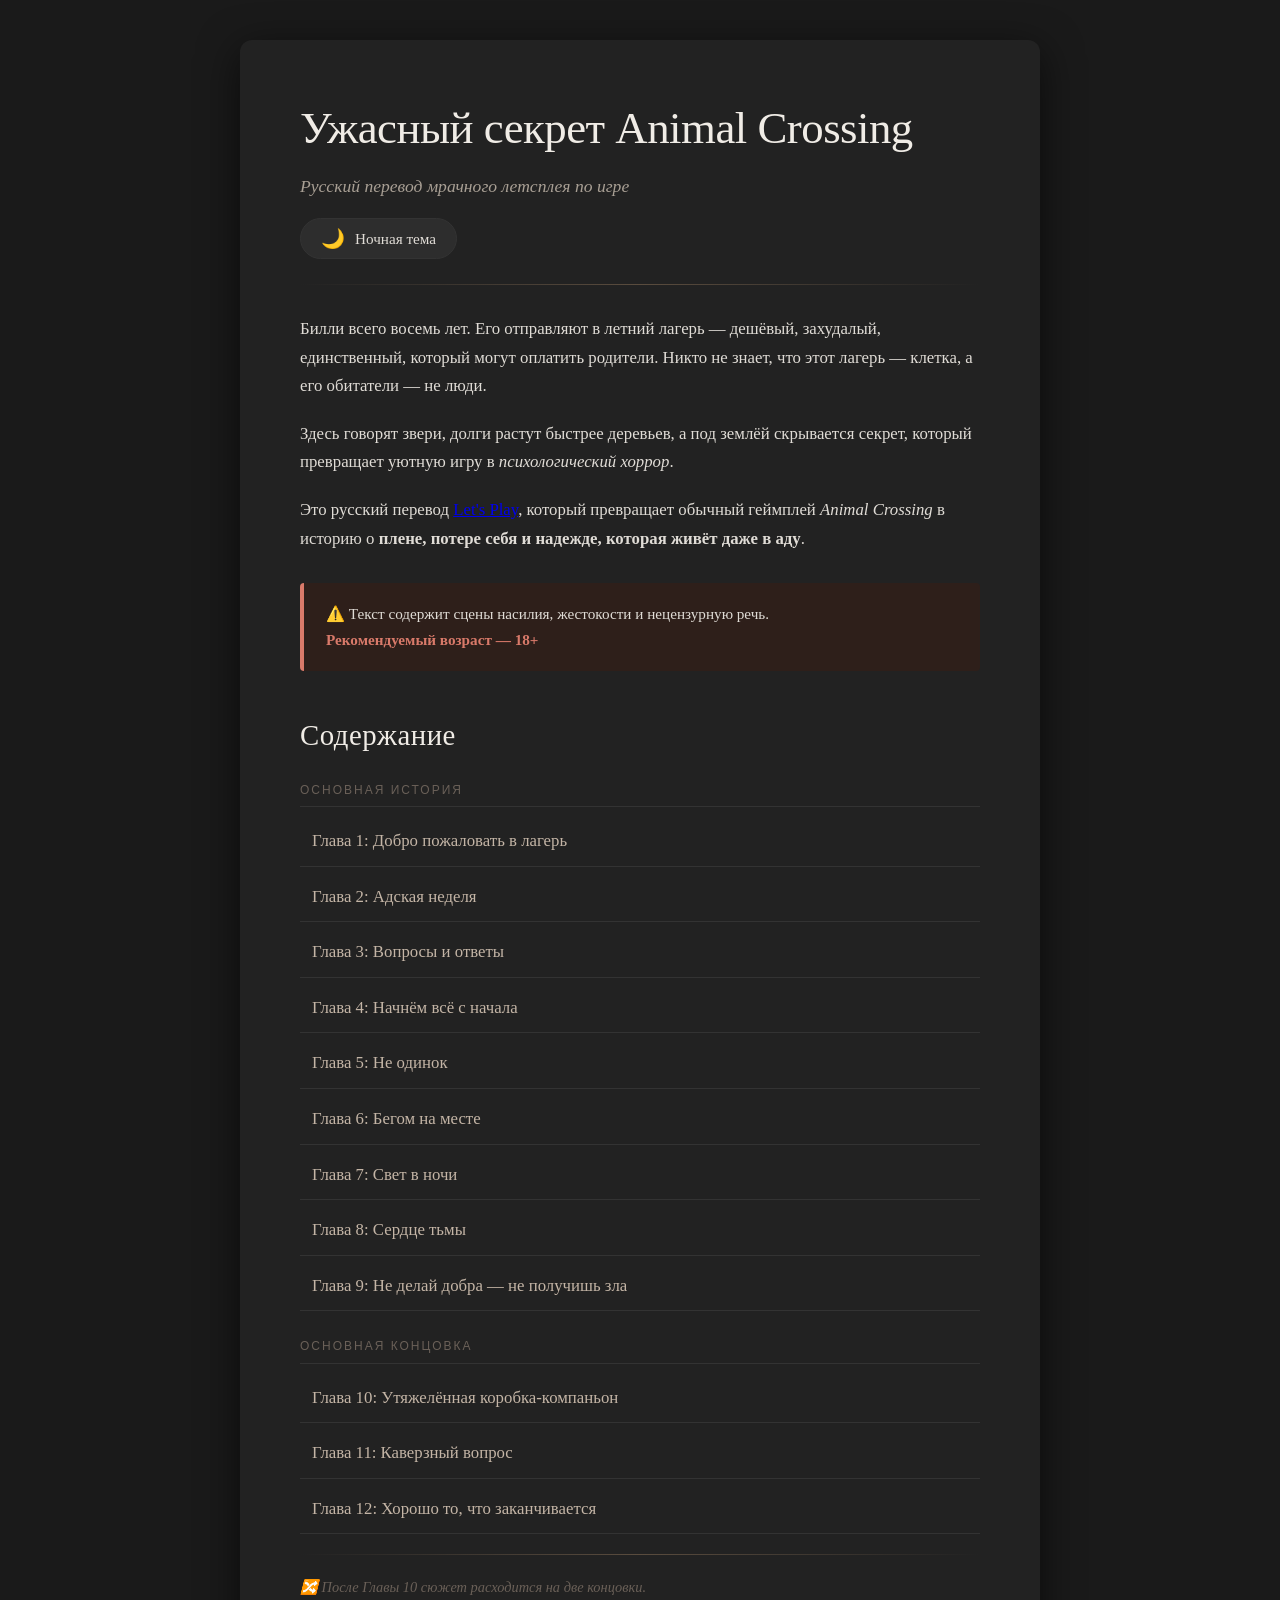
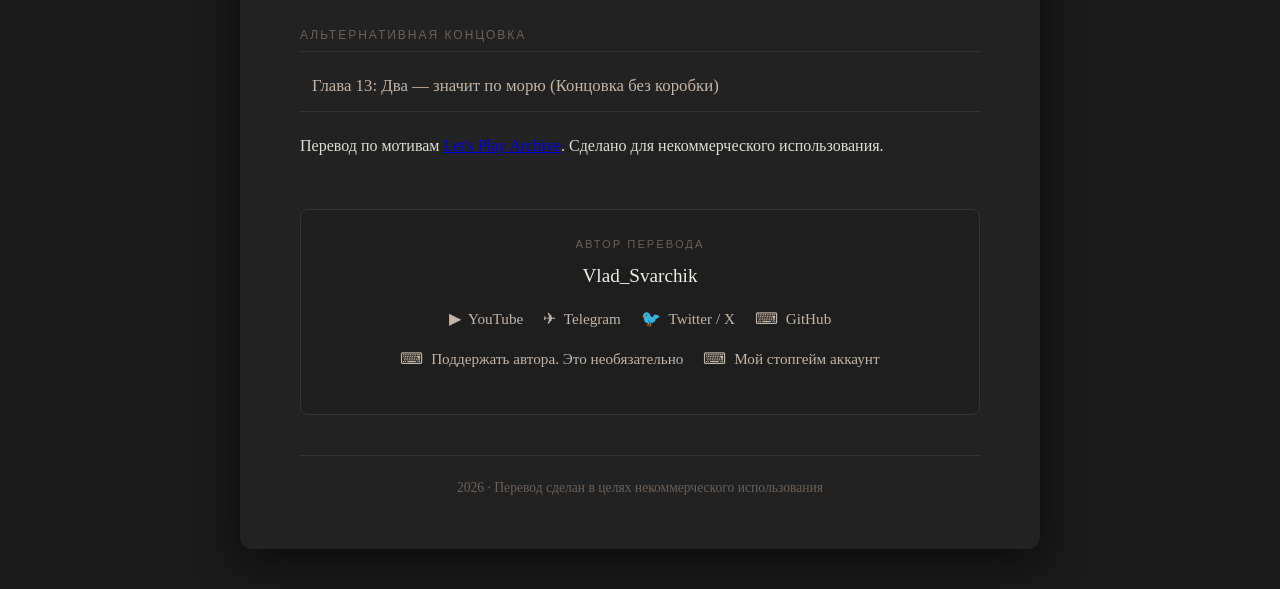
==== index.html @ 4a13094e "Добавил ссылки" ====
<!DOCTYPE html>
<html lang="ru">
<head>
    <meta charset="UTF-8" />
    <meta name="viewport" content="width=device-width, initial-scale=1.0" />
    <title>(РУС)Ужасный секрет Animal Crossing</title>
    <link rel="stylesheet" href="style.css" />
</head>
<body>
    <div class="wrapper">
        <header>
            <h1>Ужасный секрет Animal Crossing</h1>
            <p class="subtitle">Русский перевод мрачного летсплея по игре</p>

            <!-- Кнопка переключения темы -->
            <div class="theme-toggle">
                <button id="theme-toggle-btn" aria-label="Переключить тему">
                    <span class="icon" id="theme-icon">🌙</span>
                    <span id="theme-label">Ночная тема</span>
                </button>
            </div>

            <div class="divider"></div>
        </header>

        <main>
            <section class="intro">
                <p>
                Билли всего восемь лет. Его отправляют в летний лагерь — дешёвый, захудалый,
                единственный, который могут оплатить родители. Никто не знает, что 
                этот лагерь — клетка, а его обитатели — не люди.
                </p>
                <p>
                Здесь говорят звери, долги растут быстрее деревьев, а под землёй скрывается 
                секрет, который превращает уютную игру в <em>психологический хоррор</em>.
                </p>
                <p>
                Это русский перевод <a href="https://lparchive.org/Animal-Crossing/">Let's Play</a>,
                который превращает обычный геймплей <em>Animal Crossing</em> в историю о 
                <strong>плене, потере себя и надежде, которая живёт даже в аду</strong>.
                </p>
                <div class="warning">
                    ⚠️ Текст содержит сцены насилия, жестокости и нецензурную речь.<br />
                    <strong>Рекомендуемый возраст — 18+</strong>
                </div>
            </section>
            
            <section class="toc">
                <h2>Содержание</h2>

                <div class="toc-group">
                    <h3 class="toc-group-title">Основная история</h3>
                    <div class="toc-grid">
                        <a href="part-1/index.html">Глава 1: Добро пожаловать в лагерь</a>
                        <a href="part-2/index.html">Глава 2: Адская неделя</a>
                        <a href="part-3/index.html">Глава 3: Вопросы и ответы</a>
                        <a href="part-4/index.html">Глава 4: Начнём всё с начала</a>
                        <a href="part-5/index.html">Глава 5: Не одинок</a>
                        <a href="part-6/index.html">Глава 6: Бегом на месте</a>
                        <a href="part-7/index.html">Глава 7: Свет в ночи</a>
                        <a href="part-8/index.html">Глава 8: Сердце тьмы</a>
                        <a href="part-9/index.html">Глава 9: Не делай добра — не получишь зла</a>
                    </div>
                </div>

                <!-- Основная концовка -->
                <div class="toc-group">
                    <h3 class="toc-group-title">Основная концовка</h3>
                    <div class="toc-grid">
                        <a href="part-10/index.html">Глава 10: Утяжелённая коробка-компаньон</a>
                        <a href="part-11/index.html">Глава 11: Каверзный вопрос</a>
                        <a href="part-12/index.html">Глава 12: Хорошо то, что заканчивается</a>
                    </div>
                </div>
                <div class="toc-note">
                    <span class="divider-light"></span>
                    <p style="font-size:0.9rem;color:var(--text-muted);margin-top:20px;font-style:italic;">
                        🔀 После Главы 10 сюжет расходится на две концовки.
                    </p>
                </div>
                <!-- Альтернативная концовка -->
                <div class="toc-group">
                    <h3 class="toc-group-title">Альтернативная концовка</h3>
                    <div class="toc-grid">
                        <a href="part-13/index.html">Глава 13: Два — значит по морю (Концовка без коробки)</a>
                    </div>
                </div>
            </section>

            <section class="about">
                <p>
                    Перевод по мотивам <a href="https://lparchive.org/Animal-Crossing/">Let's Play Archive</a>.
                    Сделано для некоммерческого использования.
                </p>
            </section>


            <section class="author">
                <div class="author-inner">
                    <p class="author-label">Автор перевода</p>
                    <p class="author-name">Vlad_Svarchik</p>
                    <div class="social-links">
                        <a href="https://www.youtube.com/@OfficialVladSvarchik" target="_blank" rel="noopener noreferrer" title="YouTube">
                            <span class="social-icon">▶</span> YouTube
                        </a>
                        <a href="https://t.me/vladsvarchikofficialtelegram" target="_blank" rel="noopener noreferrer" title="Telegram">
                            <span class="social-icon">✈</span> Telegram
                        </a>
                        <a href="https://x.com/VSvarchik10481" target="_blank" rel="noopener noreferrer" title="Twitter / X">
                            <span class="social-icon">🐦</span> Twitter / X
                        </a>
                        <a href="https://github.com/vladsvarchik" target="_blank" rel="noopener noreferrer" title="GitHub">
                            <span class="social-icon">⌨</span> GitHub
                        </a>
                        <a href="donatty.com/officialvladsvarchik" target="_blank" rel="noopener noreferrer" title="Donatty">
                            <span class="social-icon">⌨</span> Поддержать автора. Это необязательно
                        </a>
                        <a href="stopgame.ru/user/VladSvarchik" target="_blank" rel="noopener noreferrer" title="Stopgame">
                            <span class="social-icon">⌨</span> Мой стопгейм аккаунт
                        </a>
                    </div>
                </div>
            </section>
        </main>

        <footer>
            <p>2026 · Перевод сделан в целях некоммерческого использования</p>
        </footer>
    </div>

    <script src="theme.js"></script>
</body>
</html>
---- style.css ----
/* ===== ПЕРЕМЕННЫЕ (темы) ===== */
:root {
    /* Ночная тема (по умолчанию) */
    --bg-body: #1a1a1a;
    --bg-wrapper: #222;
    --bg-hover: #2d2d2d;
    --bg-warning: #2e1f1a;
    --bg-author: #1e1e1e;
    --text-main: #e0dcd6;
    --text-light: #a89f94;
    --text-muted: #6a6058;
    --text-heading: #f0ece6;
    --text-warning: #d97a6a;
    --border-default: #333;
    --border-light: #3a3a3a;
    --border-accent: #5a4c3e;
    --shadow: 0 10px 40px rgba(0,0,0,0.6);
    --link-color: #c4b5a6;
    --link-hover: #f0ece6;
    --toc-hover-bg: #2d2d2d;
    --toc-border: #333;
    --divider-gradient: #5a4c3e;
}

/* Светлая тема — класс на body */
body.light-theme {
    --bg-body: #f2ede6;
    --bg-wrapper: #fffcf7;
    --bg-hover: #e8e0d8;
    --bg-warning: #f5e8e0;
    --bg-author: #f0ebe4;
    --text-main: #1e1a16;
    --text-light: #5a4c3e;
    --text-muted: #8a7a6a;
    --text-heading: #1e1a16;
    --text-warning: #b84a3a;
    --border-default: #ddd;
    --border-light: #ccc;
    --border-accent: #b8a090;
    --shadow: 0 4px 20px rgba(0,0,0,0.07);
    --link-color: #7a5a3a;
    --link-hover: #1e1a16;
    --toc-hover-bg: #e8e0d8;
    --toc-border: #ddd;
    --divider-gradient: #b8a090;
}

/* ===== ОБЩИЕ СТИЛИ ===== */
* {
    margin: 0;
    padding: 0;
    box-sizing: border-box;
}

body {
    background: var(--bg-body);
    color: var(--text-main);
    font-family: 'Georgia', 'Times New Roman', serif;
    line-height: 1.7;
    padding: 40px 20px;
    transition: background 0.3s, color 0.3s;
}

.wrapper {
    max-width: 800px;
    margin: 0 auto;
    background: var(--bg-wrapper);
    padding: 50px 60px;
    border-radius: 12px;
    box-shadow: var(--shadow);
    transition: background 0.3s, box-shadow 0.3s;
}

/* ===== ШАПКА ===== */
header h1 {
    font-size: 2.8rem;
    font-weight: 400;
    letter-spacing: -0.5px;
    color: var(--text-heading);
    margin-bottom: 6px;
    transition: color 0.3s;
}
header h1 a {
    color: var(--text-heading);
    text-decoration: none;
}

.subtitle {
    font-size: 1.1rem;
    color: var(--text-light);
    font-style: italic;
    transition: color 0.3s;
}

/* ===== КНОПКА ПЕРЕКЛЮЧЕНИЯ ===== */
.theme-toggle {
    margin-top: 16px;
}
.theme-toggle button {
    background: var(--bg-hover);
    color: var(--text-main);
    border: 1px solid var(--border-default);
    padding: 8px 20px;
    border-radius: 30px;
    font-size: 0.95rem;
    font-family: 'Georgia', serif;
    cursor: pointer;
    transition: background 0.3s, color 0.3s, border-color 0.3s;
    display: inline-flex;
    align-items: center;
    gap: 10px;
}
.theme-toggle button:hover {
    background: var(--border-accent);
    color: var(--text-heading);
    border-color: var(--border-accent);
}
.theme-toggle .icon {
    font-size: 1.2rem;
}

/* ===== РАЗДЕЛИТЕЛЬ ===== */
.divider {
    margin: 25px 0 30px;
    border: 0;
    height: 1px;
    background: linear-gradient(to right, transparent, var(--divider-gradient), transparent);
}

/* ===== ВСТУПЛЕНИЕ ===== */
.intro p {
    margin: 1.2rem 0;
    font-size: 1.05rem;
}
.warning {
    background: var(--bg-warning);
    border-left: 4px solid var(--text-warning);
    padding: 18px 22px;
    margin: 30px 0;
    font-size: 0.95rem;
    color: var(--text-main);
    border-radius: 4px;
    transition: background 0.3s, color 0.3s;
}
.warning strong {
    color: var(--text-warning);
}

/* ===== ОГЛАВЛЕНИЕ ===== */
.toc h2 {
    font-size: 1.8rem;
    font-weight: 400;
    margin: 40px 0 20px;
    letter-spacing: 0.5px;
    color: var(--text-heading);
}
.toc-group {
    margin-bottom: 20px;
}
.toc-group-title {
    font-size: 0.75rem;
    text-transform: uppercase;
    letter-spacing: 2px;
    color: var(--text-muted);
    font-weight: 300;
    font-family: 'Helvetica', 'Arial', sans-serif;
    margin: 25px 0 10px 0;
    padding-bottom: 6px;
    border-bottom: 1px solid var(--border-default);
}
.toc-group:first-of-type .toc-group-title {
    margin-top: 0;
}
.toc-grid {
    display: flex;
    flex-direction: column;
    gap: 6px;
}
.toc-grid a {
    color: var(--link-color);
    text-decoration: none;
    padding: 10px 12px;
    border-bottom: 1px solid var(--toc-border);
    transition: 0.2s;
    font-size: 1.05rem;
}
.toc-grid a:hover {
    color: var(--link-hover);
    background: var(--toc-hover-bg);
    border-radius: 4px;
    padding-left: 18px;
}
.toc-note {
    margin-top: 10px;
}
.divider-light {
    display: block;
    height: 1px;
    background: linear-gradient(to right, transparent, var(--divider-gradient), transparent);
    margin: 10px 0;
}

/* ===== БЛОК АВТОРА ===== */
.author {
    margin: 50px 0 30px;
    padding: 25px 30px;
    background: var(--bg-author);
    border-radius: 8px;
    border: 1px solid var(--border-default);
    text-align: center;
    transition: background 0.3s, border-color 0.3s;
}
.author-label {
    font-size: 0.7rem;
    text-transform: uppercase;
    letter-spacing: 2px;
    color: var(--text-muted);
    margin-bottom: 6px;
    font-family: 'Helvetica', 'Arial', sans-serif;
}
.author-name {
    font-size: 1.2rem;
    color: var(--text-heading);
    margin-bottom: 10px;
}
.social-links {
    display: flex;
    flex-wrap: wrap;
    justify-content: center;
    gap: 12px 20px;
    margin: 12px 0 16px;
}
.social-links a {
    color: var(--link-color);
    text-decoration: none;
    font-size: 0.95rem;
    transition: 0.2s;
    border-bottom: 1px solid transparent;
}
.social-links a:hover {
    color: var(--link-hover);
    border-bottom-color: var(--text-warning);
}
.social-icon {
    display: inline-block;
    margin-right: 4px;
    font-size: 1rem;
}
.author-note {
    font-size: 0.8rem;
    color: var(--text-muted);
    margin-top: 6px;
}

/* ===== СТИЛИ ДЛЯ СТРАНИЦ ГЛАВ ===== */
.chapter-nav {
    display: flex;
    justify-content: space-between;
    margin: 20px 0 30px;
    font-size: 0.95rem;
    flex-wrap: wrap;
    gap: 10px;
}
.chapter-nav a {
    color: var(--link-color);
    text-decoration: none;
    border-bottom: 1px dotted var(--border-accent);
    transition: 0.2s;
}
.chapter-nav a:hover {
    color: var(--link-hover);
    border-bottom-color: var(--link-hover);
}
.chapter-nav .disabled {
    color: var(--text-muted);
    border: none;
    cursor: default;
}
.chapter-nav.bottom {
    margin-top: 40px;
    border-top: 1px solid var(--border-default);
    padding-top: 20px;
}

.alt-ending-link {
    margin: 30px 0 20px;
    padding: 15px 20px;
    background: var(--bg-warning);
    border-left: 4px solid var(--text-warning);
    border-radius: 4px;
    font-size: 1rem;
    transition: background 0.3s;
}
.alt-ending-link a {
    color: var(--text-warning);
    text-decoration: none;
    border-bottom: 1px dotted var(--text-warning);
}
.alt-ending-link a:hover {
    color: var(--link-hover);
    border-bottom-color: var(--link-hover);
}

/* ===== КАРТИНКИ И ПОДПИСИ ===== */
.content figure {
    margin: 30px 0;
    text-align: center;
}
.content figure img {
    max-width: 100%;
    height: auto;
    display: block;
    margin: 0 auto;
    border: 1px solid var(--border-light);
    border-radius: 4px;
    box-shadow: 0 2px 8px rgba(0,0,0,0.2);
}
.content figcaption {
    margin-top: 10px;
    font-size: 0.95rem;
    color: var(--text-light);
    font-style: italic;
    line-height: 1.5;
    padding: 0 10px;
}
.content figcaption strong {
    color: var(--text-heading);
    font-style: normal;
}

.content p {
    margin: 1.2rem 0;
}

/* ===== ФУТЕР ===== */
footer {
    margin-top: 40px;
    padding-top: 20px;
    border-top: 1px solid var(--border-default);
    font-size: 0.85rem;
    color: var(--text-muted);
    text-align: center;
}
footer a {
    color: var(--link-color);
    text-decoration: none;
    border-bottom: 1px dotted var(--border-accent);
    transition: 0.2s;
}
footer a:hover {
    color: var(--link-hover);
}

/* ===== АДАПТИВ ===== */
@media (max-width: 700px) {
    body {
        padding: 20px 12px;
    }
    .wrapper {
        padding: 30px 25px;
    }
    header h1 {
        font-size: 2rem;
    }
    .toc-grid a {
        font-size: 0.95rem;
    }
    .chapter-nav {
        flex-direction: column;
        align-items: center;
        text-align: center;
    }
    .social-links {
        flex-direction: column;
        gap: 8px;
    }
}
/* ===== ПЛАН-СПИСОК ===== */
.plan-list {
    list-style: none;
    padding: 0;
    margin: 20px 0 30px;
    counter-reset: plan-counter;
}

.plan-list li {
    position: relative;
    padding: 12px 0 12px 60px;
    border-bottom: 1px solid var(--border-light);
    font-size: 1.05rem;
    line-height: 1.6;
    transition: 0.2s;
}

.plan-list li:last-child {
    border-bottom: none;
}

.plan-list .plan-num {
    position: absolute;
    left: 0;
    top: 12px;
    display: inline-block;
    width: 36px;
    height: 36px;
    background: var(--bg-hover);
    color: var(--text-warning);
    font-weight: bold;
    font-size: 1.1rem;
    border-radius: 50%;
    text-align: center;
    line-height: 36px;
    border: 1px solid var(--border-accent);
    transition: 0.2s;
}

.plan-list li:hover .plan-num {
    background: var(--border-accent);
    color: var(--text-heading);
}
/* Диалоги */
.dialogue {
    margin: 16px 0 16px 20px;
    padding-left: 8px;
    border-left: 3px solid var(--text-warning);
    background: var(--bg-hover);
    border-radius: 4px;
}

.dialogue p {
    margin: 8px 0;
    padding: 4px 12px;
}

.dialogue strong.billy {
    color: #66ccff;
}

.dialogue strong.nook {
    color: #d97a6a;
}

/* ===== ПРЕДУПРЕЖДЕНИЕ АЛЬТЕРНАТИВНОЙ КОНЦОВКИ ===== */
.alt-ending-warning {
    margin: 20px 0 30px;
    padding: 28px 25px;
    background: var(--bg-warning);
    border-left: 4px solid var(--text-warning);
    border-radius: 8px;
    text-align: center;
}

.warning-inner {
    max-width: 620px;
    margin: 0 auto;
}

.warning-btn {
    display: inline-block;
    padding: 10px 28px;
    border-radius: 30px;
    font-size: 0.95rem;
    text-decoration: none;
    transition: 0.2s;
    font-family: 'Georgia', serif;
    border: none;
    cursor: pointer;
}

.warning-btn.back-btn {
    background: var(--bg-hover);
    color: var(--text-main);
    border: 1px solid var(--border-default);
}

.warning-btn.back-btn:hover {
    background: var(--border-accent);
    color: var(--text-heading);
}

.warning-btn.home-btn {
    background: #3a6a8a;
    color: #fff;
}

.warning-btn.home-btn:hover {
    background: #2a5a7a;
    transform: scale(1.02);
}
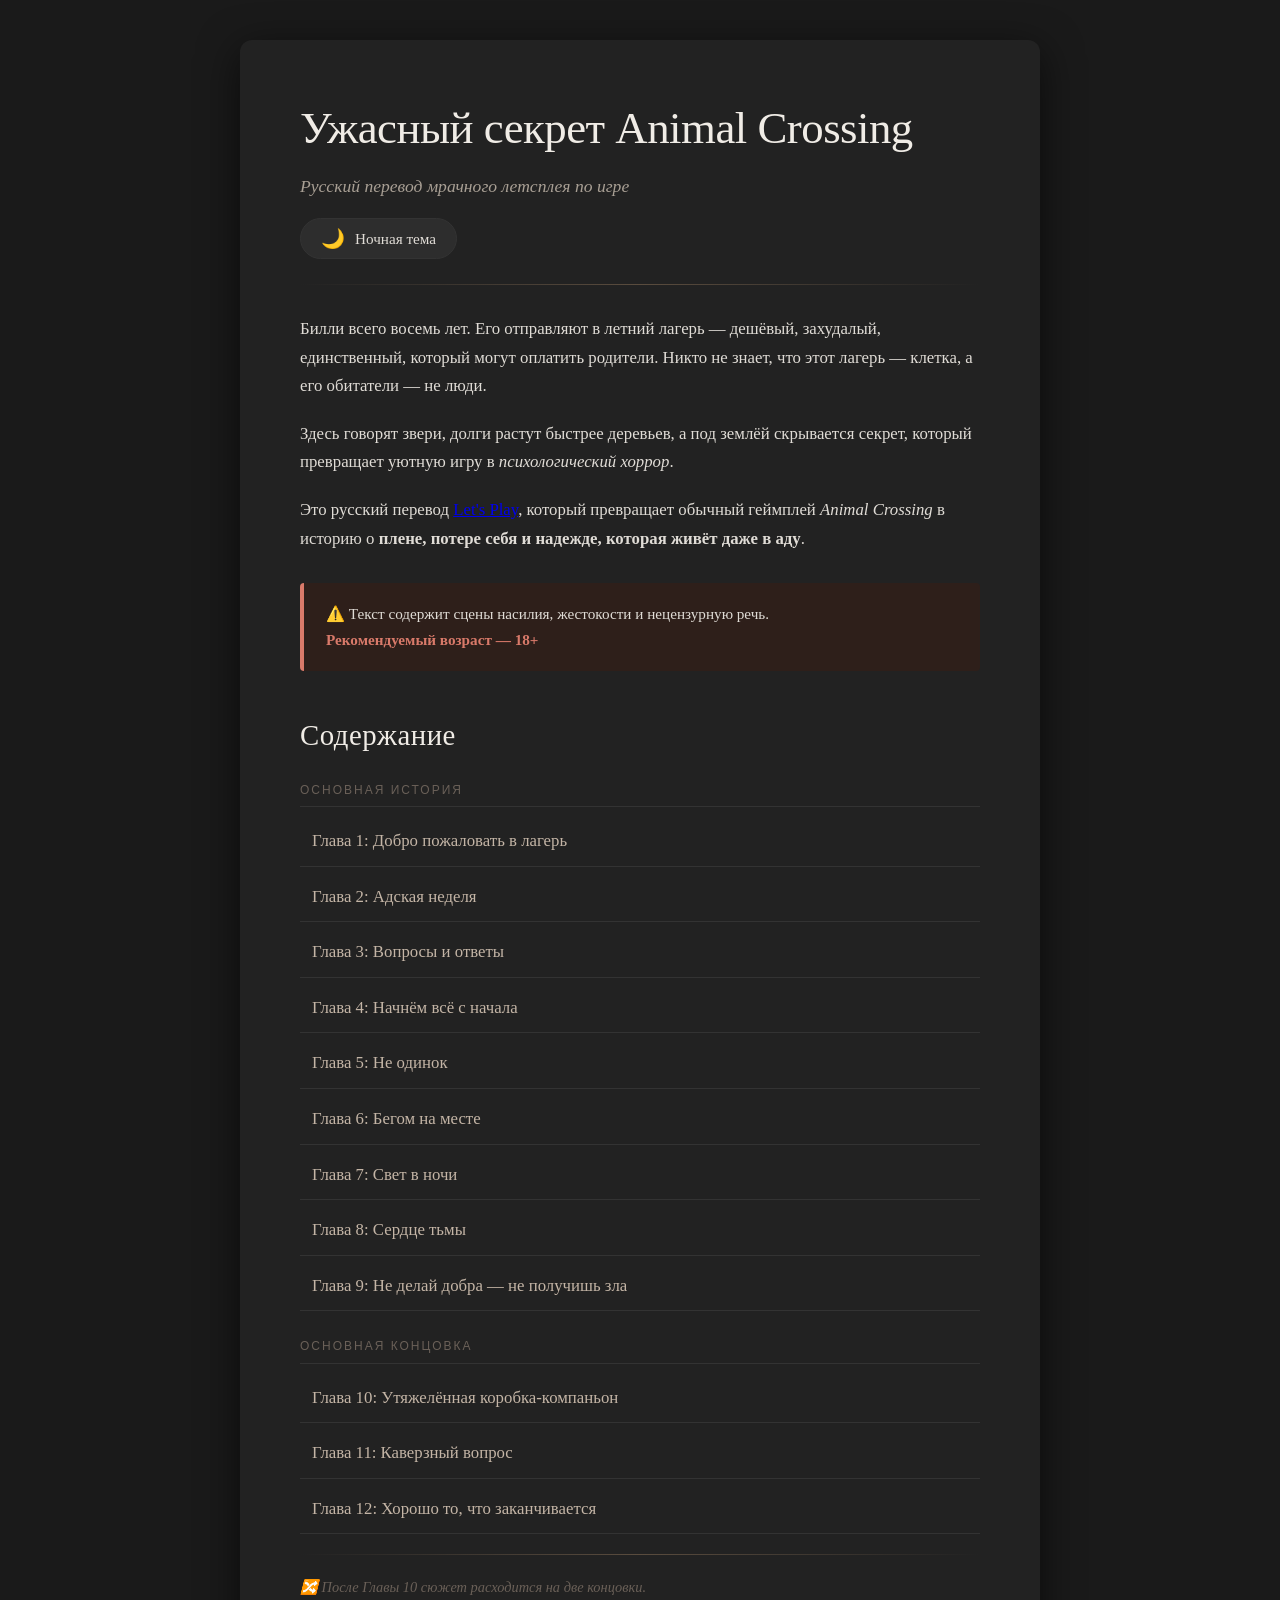
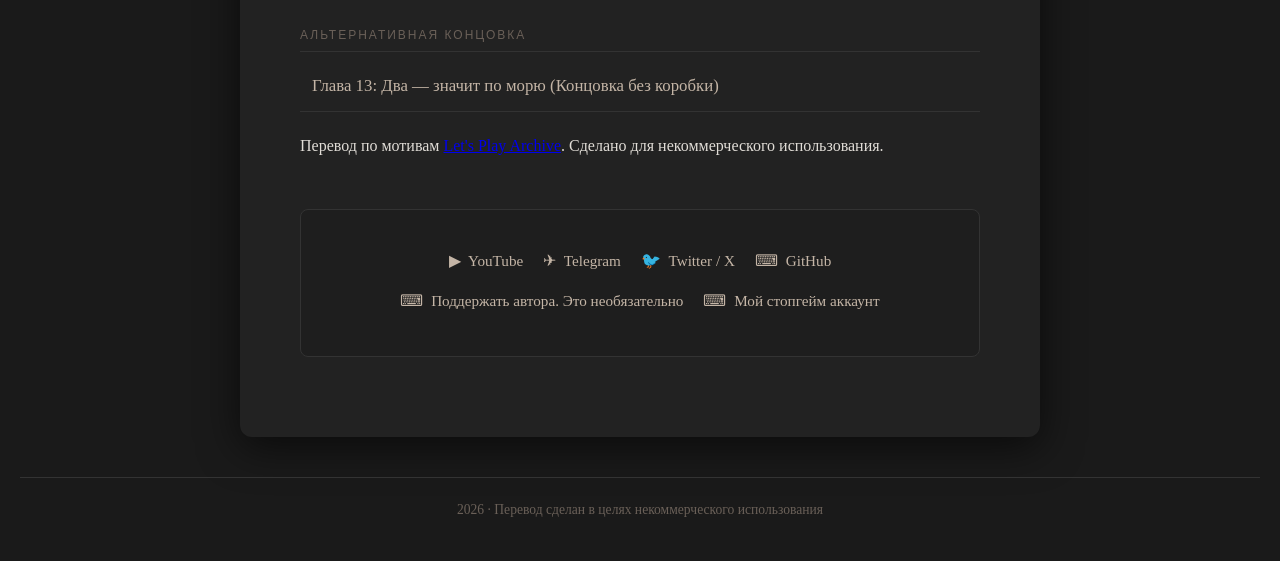
==== commit 4e0ed493: "Вторая попытка" ====
--- a/index.html
+++ b/index.html
@@ -96,10 +96,7 @@
 
 
             <section class="author">
-                <div class="author-inner">
-                    <p class="author-label">Автор перевода</p>
-                    <p class="author-name">Vlad_Svarchik</p>
-                    <div class="social-links">
+                 <div class="social-links">
                         <a href="https://www.youtube.com/@OfficialVladSvarchik" target="_blank" rel="noopener noreferrer" title="YouTube">
                             <span class="social-icon">▶</span> YouTube
                         </a>
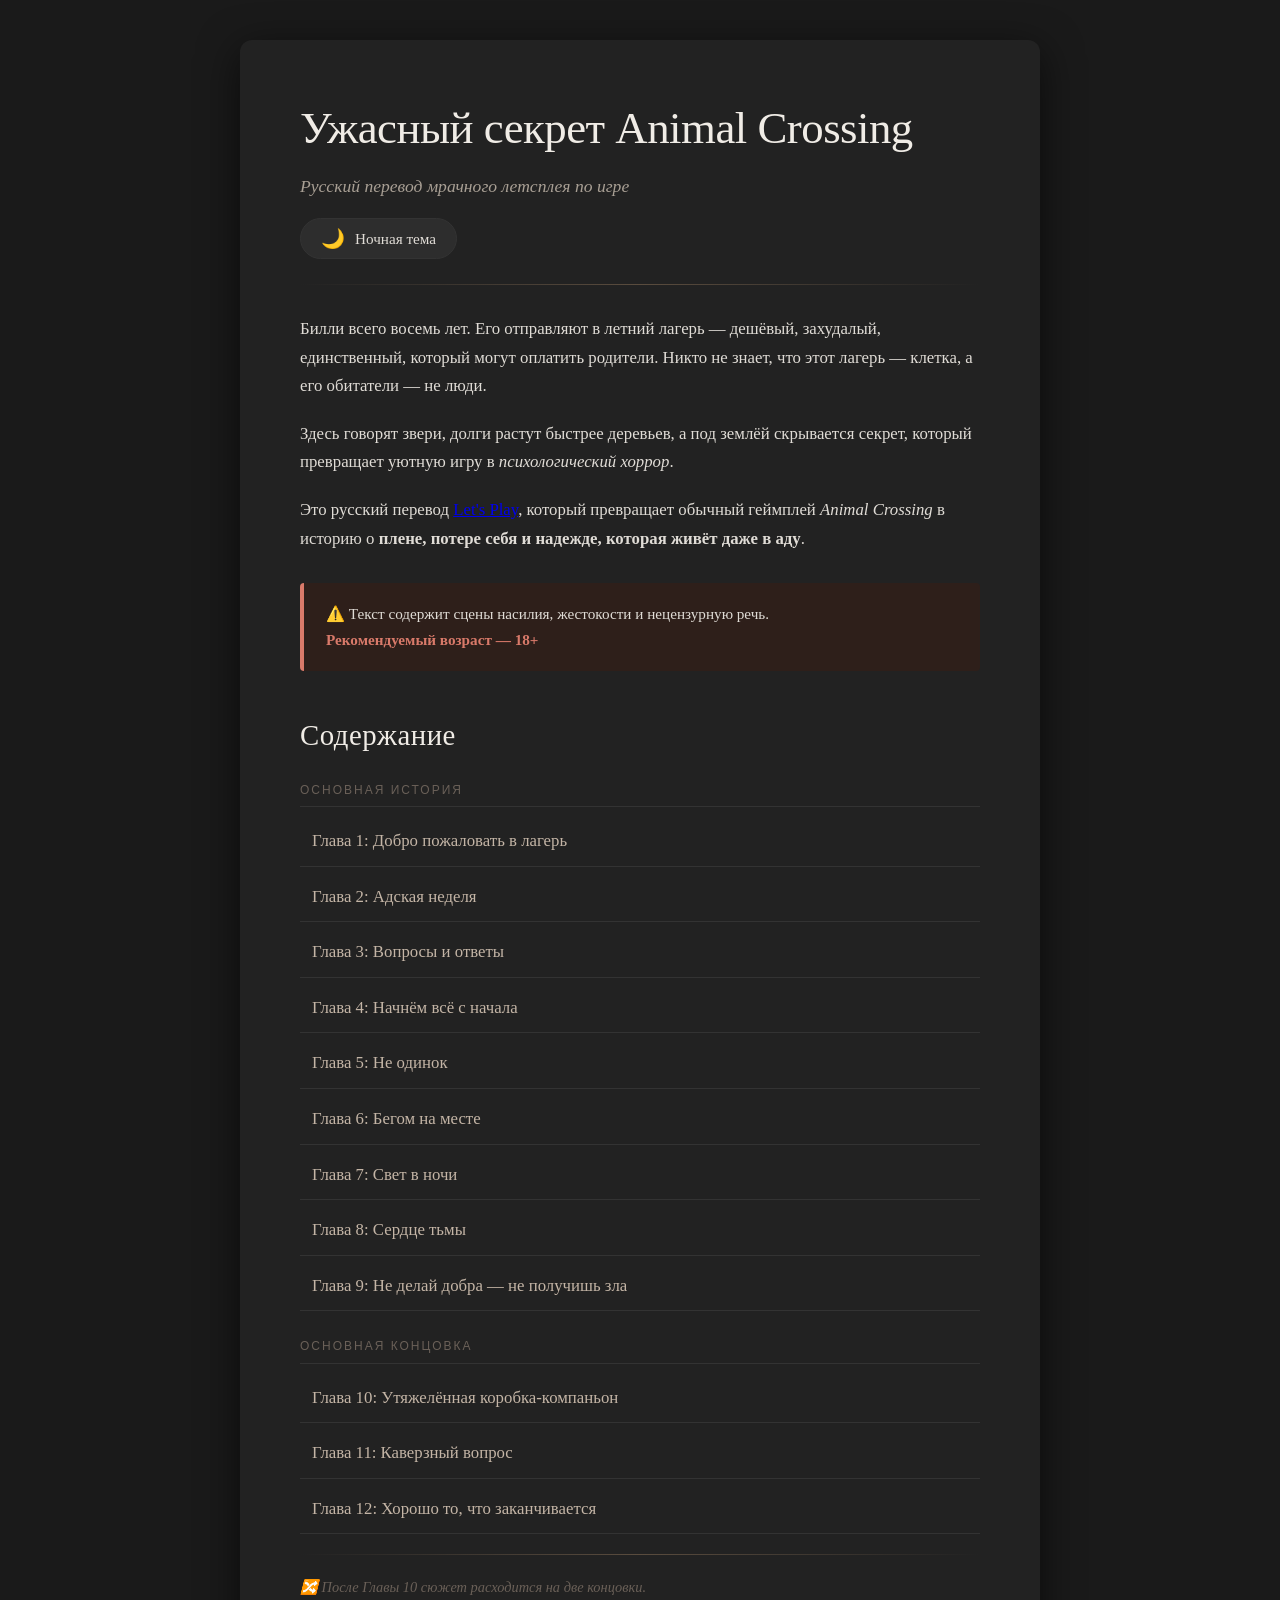
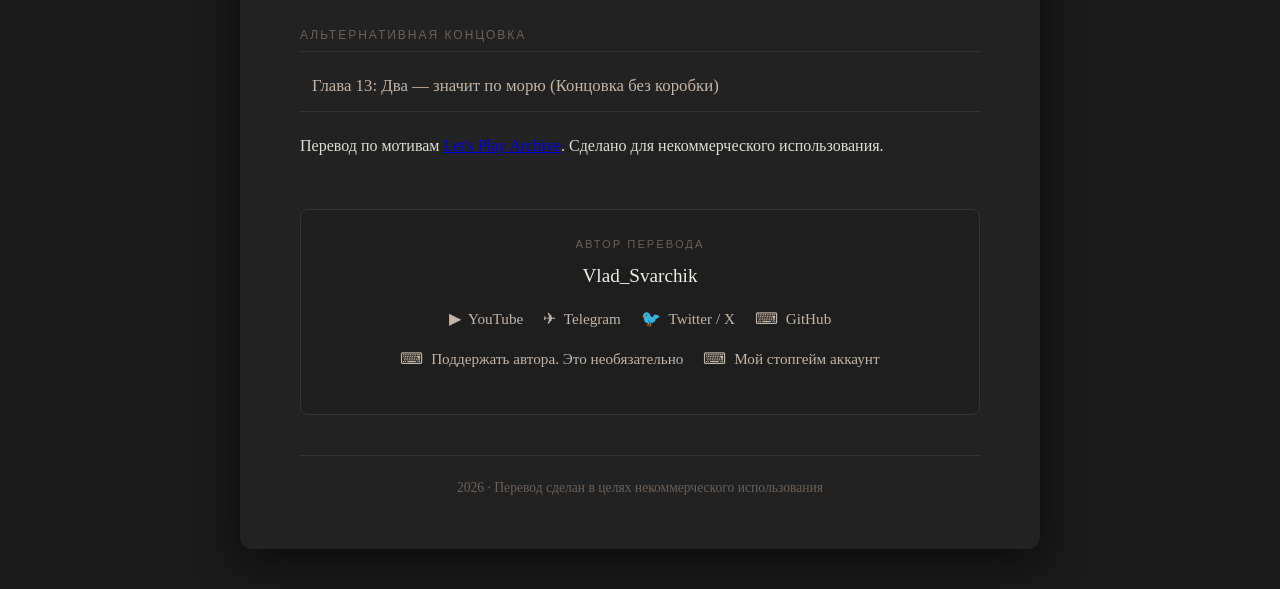
==== commit 1349cf72: "Третья попытка" ====
--- a/index.html
+++ b/index.html
@@ -48,6 +48,7 @@
             <section class="toc">
                 <h2>Содержание</h2>
 
+                <!-- Основная история -->
                 <div class="toc-group">
                     <h3 class="toc-group-title">Основная история</h3>
                     <div class="toc-grid">
@@ -94,9 +95,12 @@
                 </p>
             </section>
 
-
+            <!-- Блок автора -->
             <section class="author">
-                 <div class="social-links">
+                <div class="author-inner">
+                    <p class="author-label">Автор перевода</p>
+                    <p class="author-name">Vlad_Svarchik</p>
+                        <div class="social-links">
                         <a href="https://www.youtube.com/@OfficialVladSvarchik" target="_blank" rel="noopener noreferrer" title="YouTube">
                             <span class="social-icon">▶</span> YouTube
                         </a>
@@ -127,4 +131,4 @@
 
     <script src="theme.js"></script>
 </body>
-</html>
+</html>
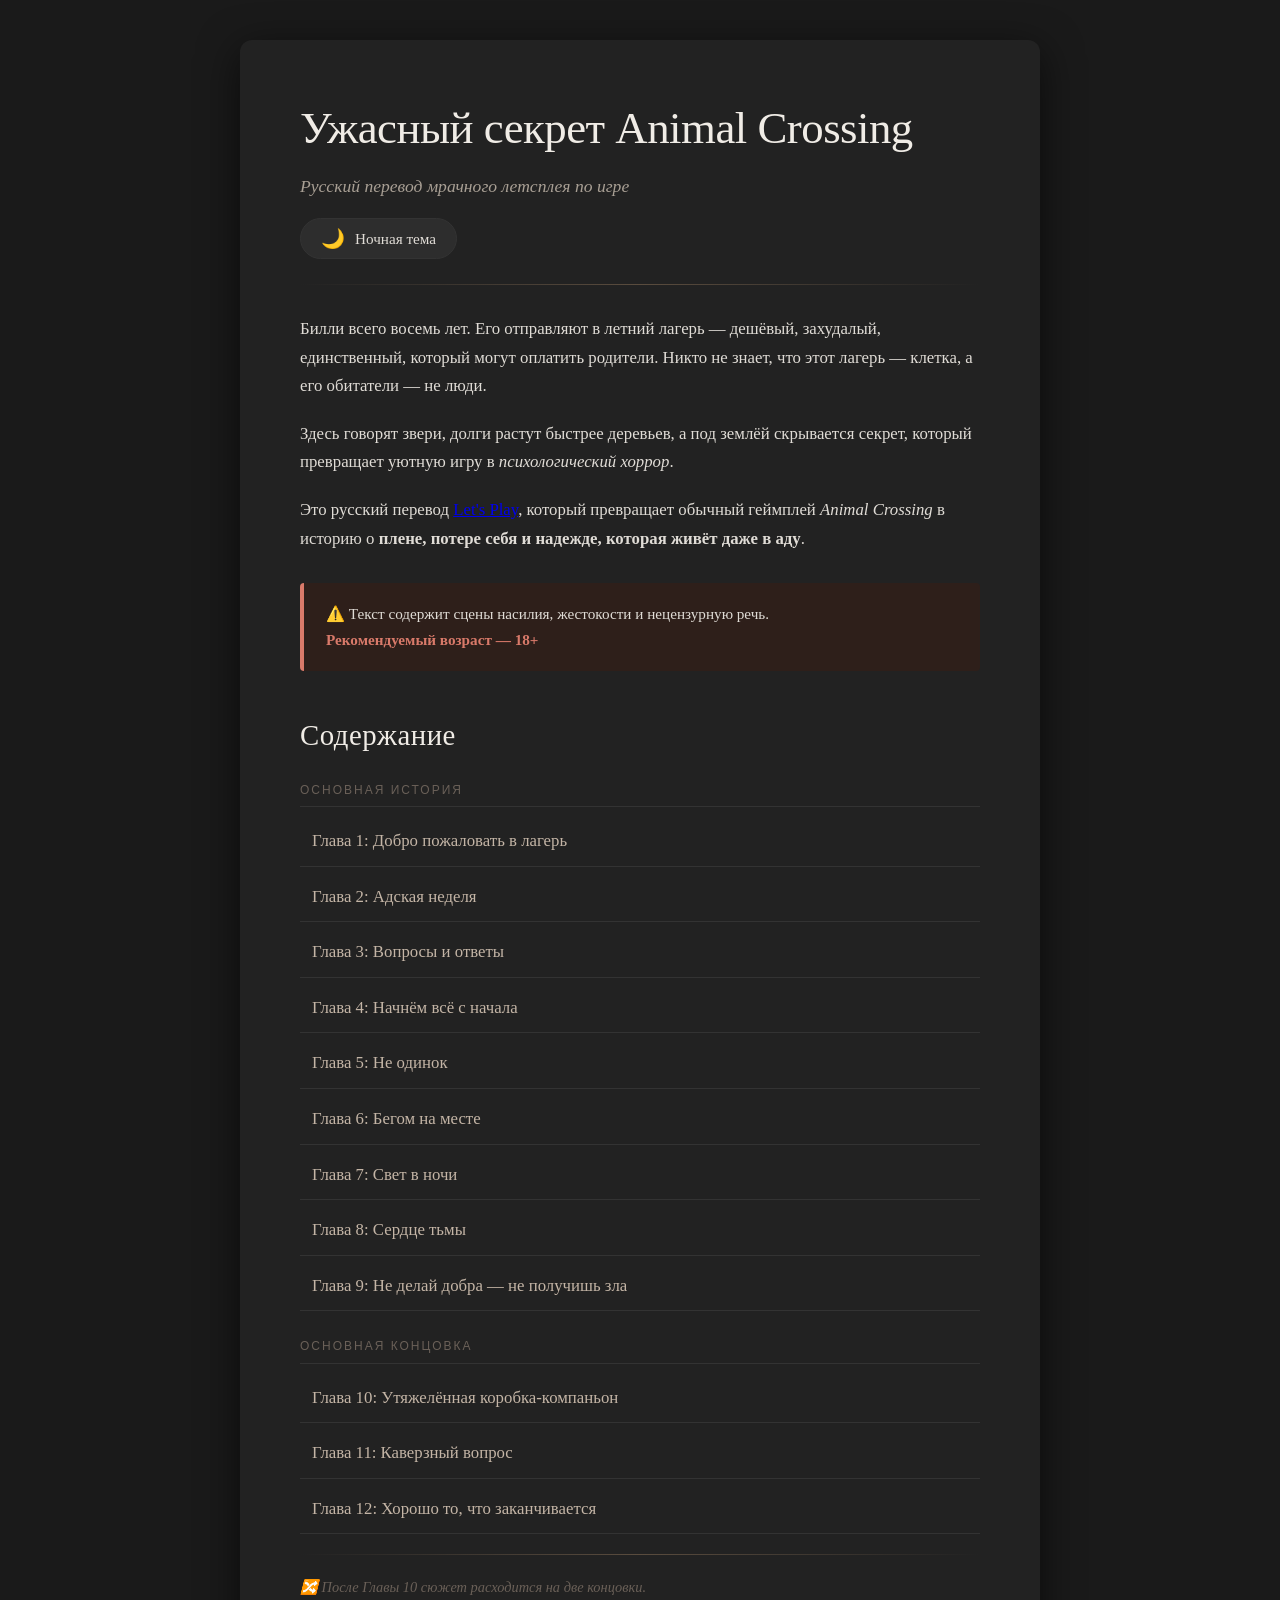
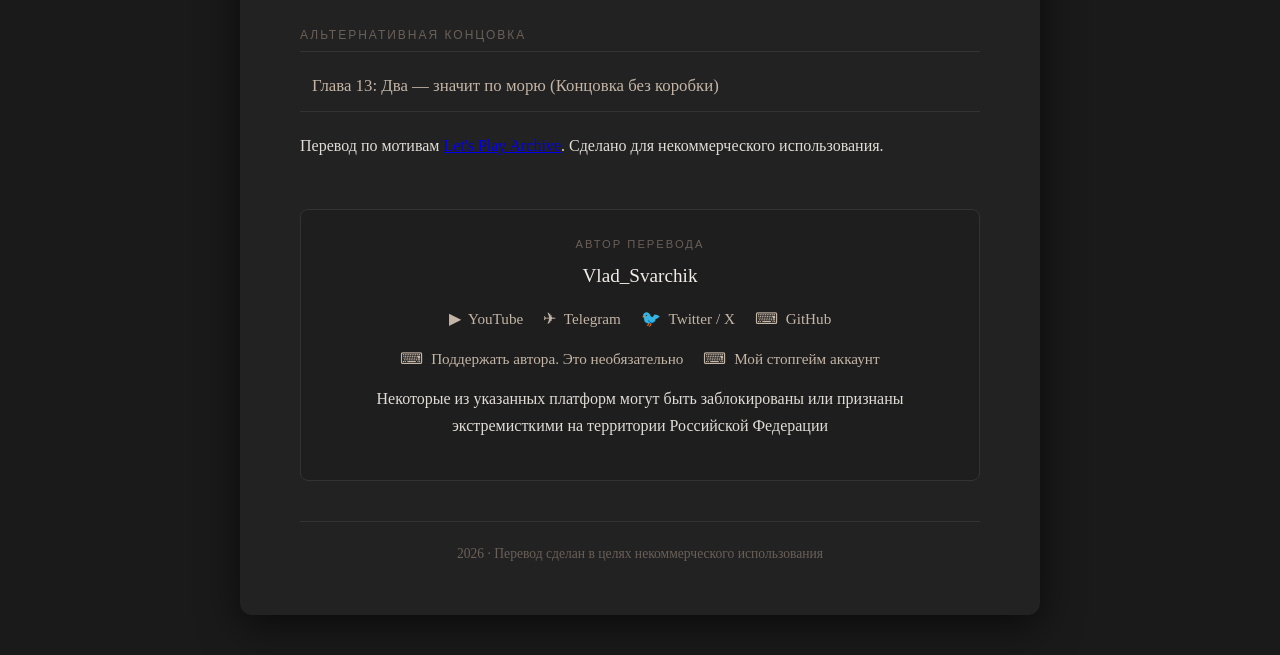
==== commit 75d27da9: "Указал, что некоторые ресурсы запрещены" ====
--- a/index.html
+++ b/index.html
@@ -113,12 +113,14 @@
                         <a href="https://github.com/vladsvarchik" target="_blank" rel="noopener noreferrer" title="GitHub">
                             <span class="social-icon">⌨</span> GitHub
                         </a>
-                        <a href="donatty.com/officialvladsvarchik" target="_blank" rel="noopener noreferrer" title="Donatty">
+                        <a href="https://donatty.com/officialvladsvarchik" target="_blank" rel="noopener noreferrer" title="Donatty">
                             <span class="social-icon">⌨</span> Поддержать автора. Это необязательно
                         </a>
-                        <a href="stopgame.ru/user/VladSvarchik" target="_blank" rel="noopener noreferrer" title="Stopgame">
+                        <a href="https://stopgame.ru/user/VladSvarchik" target="_blank" rel="noopener noreferrer" title="Stopgame">
                             <span class="social-icon">⌨</span> Мой стопгейм аккаунт
                         </a>
+                        <p>Некоторые из указанных платформ могут быть заблокированы или признаны экстремисткими на территории Российской Федерации</p>
+                            <!--Ради христа, заработай-->
                     </div>
                 </div>
             </section>
@@ -131,4 +133,4 @@
 
     <script src="theme.js"></script>
 </body>
-</html>+</html>
